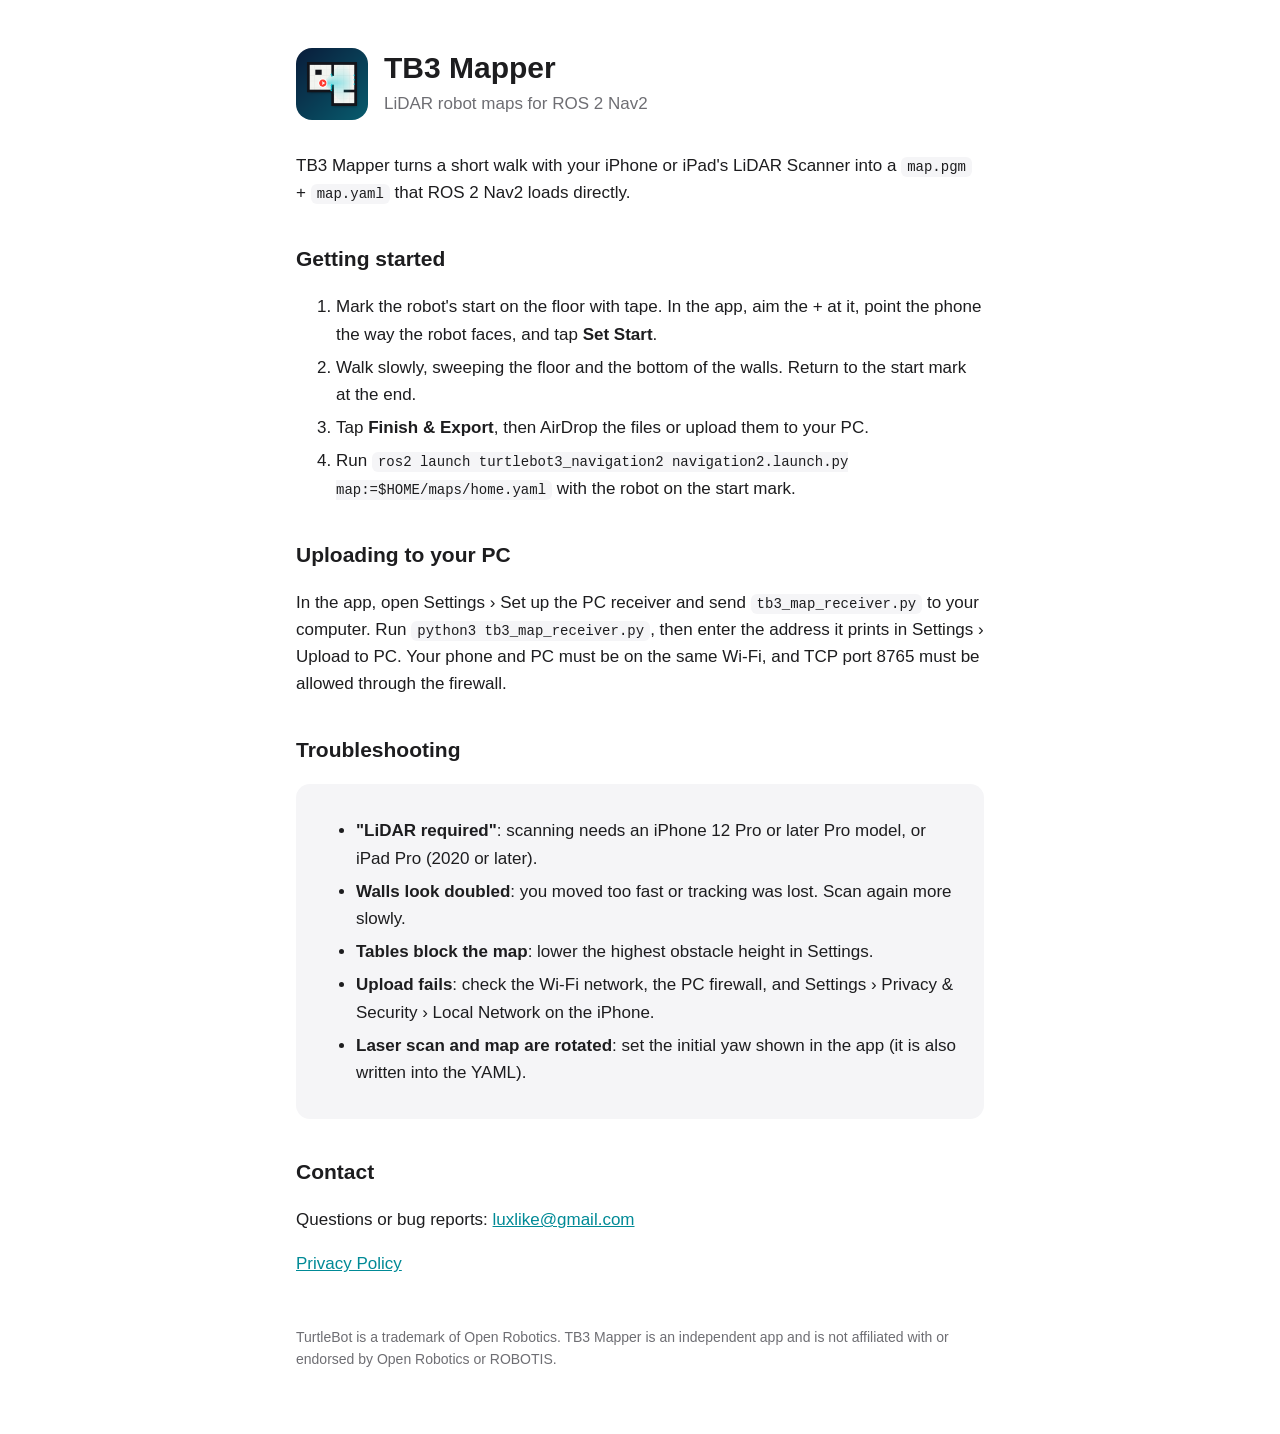
==== index.html @ 65c1b32f "TB3 Mapper support site and privacy policy Co-Authored-By: Claude Opus 5.5 <noreply@anthropic.com>" ====
<!doctype html>
<html lang="en">
<head>
<meta charset="utf-8"><meta name="viewport" content="width=device-width,initial-scale=1">
<title>TB3 Mapper Support</title>
<meta name="description" content="Support for TB3 Mapper, the iPhone LiDAR app that makes ROS 2 Nav2 maps.">
<link rel="stylesheet" href="style.css"><link rel="icon" href="icon.png">
</head>
<body><main>
<header><img src="icon.png" alt="TB3 Mapper icon"><div><h1>TB3 Mapper</h1><p class="sub">LiDAR robot maps for ROS 2 Nav2</p></div></header>

<p>TB3 Mapper turns a short walk with your iPhone or iPad's LiDAR Scanner into a <code>map.pgm</code> + <code>map.yaml</code> that ROS 2 Nav2 loads directly.</p>

<h2>Getting started</h2>
<ol>
<li>Mark the robot's start on the floor with tape. In the app, aim the + at it, point the phone the way the robot faces, and tap <strong>Set Start</strong>.</li>
<li>Walk slowly, sweeping the floor and the bottom of the walls. Return to the start mark at the end.</li>
<li>Tap <strong>Finish &amp; Export</strong>, then AirDrop the files or upload them to your PC.</li>
<li>Run <code>ros2 launch turtlebot3_navigation2 navigation2.launch.py map:=$HOME/maps/home.yaml</code> with the robot on the start mark.</li>
</ol>

<h2>Uploading to your PC</h2>
<p>In the app, open Settings › Set up the PC receiver and send <code>tb3_map_receiver.py</code> to your computer. Run <code>python3 tb3_map_receiver.py</code>, then enter the address it prints in Settings › Upload to PC. Your phone and PC must be on the same Wi-Fi, and TCP port 8765 must be allowed through the firewall.</p>

<h2>Troubleshooting</h2>
<div class="card">
<ul>
<li><strong>"LiDAR required"</strong>: scanning needs an iPhone 12 Pro or later Pro model, or iPad Pro (2020 or later).</li>
<li><strong>Walls look doubled</strong>: you moved too fast or tracking was lost. Scan again more slowly.</li>
<li><strong>Tables block the map</strong>: lower the highest obstacle height in Settings.</li>
<li><strong>Upload fails</strong>: check the Wi-Fi network, the PC firewall, and Settings › Privacy &amp; Security › Local Network on the iPhone.</li>
<li><strong>Laser scan and map are rotated</strong>: set the initial yaw shown in the app (it is also written into the YAML).</li>
</ul>
</div>

<h2>Contact</h2>
<p>Questions or bug reports: <a href="mailto:luxlike@gmail.com">luxlike@gmail.com</a></p>
<p><a href="privacy.html">Privacy Policy</a></p>
<footer>TurtleBot is a trademark of Open Robotics. TB3 Mapper is an independent app and is not affiliated with or endorsed by Open Robotics or ROBOTIS.</footer>
</main></body></html>
---- style.css ----
:root{--bg:#fff;--fg:#1d1d1f;--muted:#6e6e73;--card:#f5f5f7;--accent:#008a96}
@media (prefers-color-scheme:dark){:root{--bg:#000;--fg:#f5f5f7;--muted:#a1a1a6;--card:#1c1c1e;--accent:#00c7d6}}
*{box-sizing:border-box}
body{margin:0;background:var(--bg);color:var(--fg);font:17px/1.6 -apple-system,BlinkMacSystemFont,"Segoe UI",Helvetica,Arial,sans-serif}
main{max-width:720px;margin:0 auto;padding:48px 16px 64px}
header{display:flex;align-items:center;gap:16px;margin-bottom:32px}
header img{width:72px;height:72px;border-radius:16px}
h1{font-size:30px;line-height:1.2;margin:0}
h2{font-size:21px;margin-top:36px}
.sub{color:var(--muted);margin:4px 0 0}
a{color:var(--accent)}
.card{background:var(--card);border-radius:14px;padding:16px 20px;margin:16px 0}
li{margin:6px 0}
code{font:14px ui-monospace,SFMono-Regular,Menlo,monospace;background:var(--card);padding:2px 6px;border-radius:6px}
footer{color:var(--muted);font-size:14px;margin-top:48px}
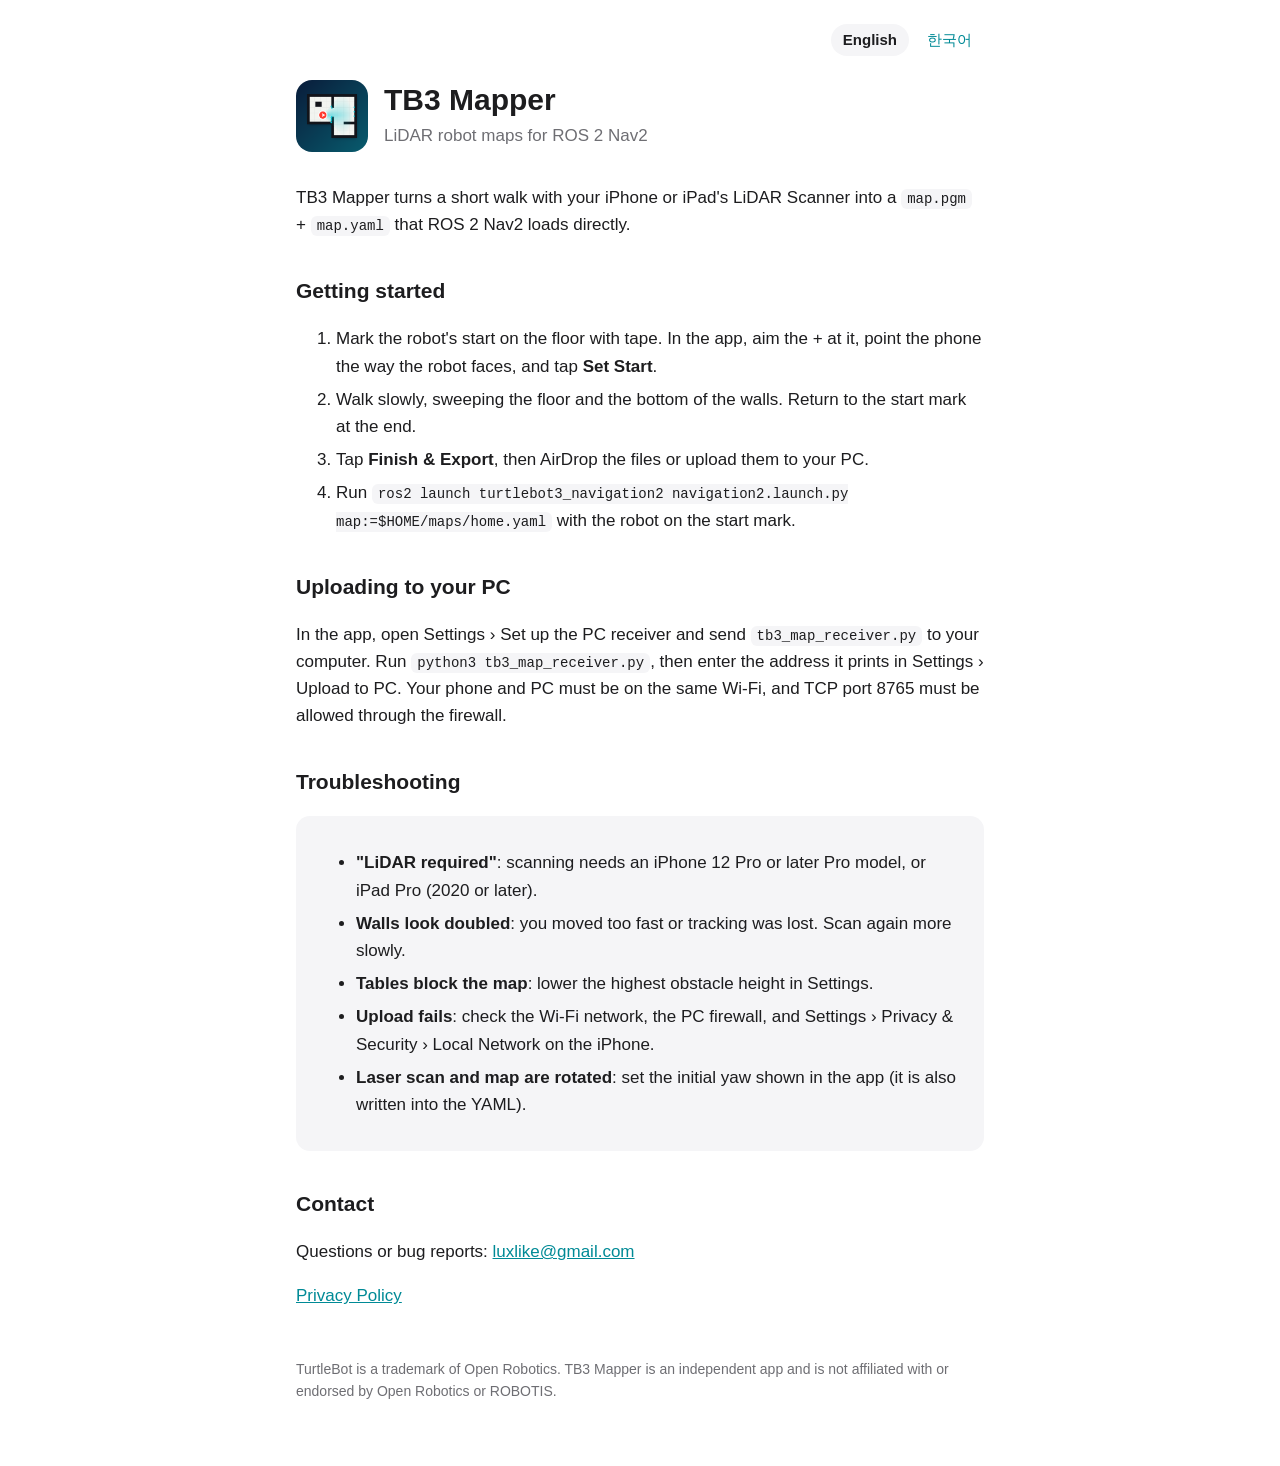
==== commit 512efd53: "Add Korean pages and language toggle Co-Authored-By: Claude Opus 5.5 <noreply@anthropic.com>" ====
--- a/index.html
+++ b/index.html
@@ -4,9 +4,10 @@
 <meta charset="utf-8"><meta name="viewport" content="width=device-width,initial-scale=1">
 <title>TB3 Mapper Support</title>
 <meta name="description" content="Support for TB3 Mapper, the iPhone LiDAR app that makes ROS 2 Nav2 maps.">
-<link rel="stylesheet" href="style.css"><link rel="icon" href="icon.png">
+<link rel="alternate" hreflang="ko" href="ko/"><link rel="stylesheet" href="style.css"><link rel="icon" href="icon.png">
 </head>
 <body><main>
+<nav class="lang" aria-label="Language"><span aria-current="true">English</span><a href="ko/" hreflang="ko" lang="ko">한국어</a></nav>
 <header><img src="icon.png" alt="TB3 Mapper icon"><div><h1>TB3 Mapper</h1><p class="sub">LiDAR robot maps for ROS 2 Nav2</p></div></header>
 
 <p>TB3 Mapper turns a short walk with your iPhone or iPad's LiDAR Scanner into a <code>map.pgm</code> + <code>map.yaml</code> that ROS 2 Nav2 loads directly.</p>
--- a/style.css
+++ b/style.css
@@ -13,3 +13,6 @@
 li{margin:6px 0}
 code{font:14px ui-monospace,SFMono-Regular,Menlo,monospace;background:var(--card);padding:2px 6px;border-radius:6px}
 footer{color:var(--muted);font-size:14px;margin-top:48px}
+.lang{display:flex;justify-content:flex-end;gap:6px;font-size:15px;margin:-24px 0 24px}
+.lang a,.lang span{padding:4px 12px;border-radius:999px;text-decoration:none}
+.lang span{background:var(--card);font-weight:600}
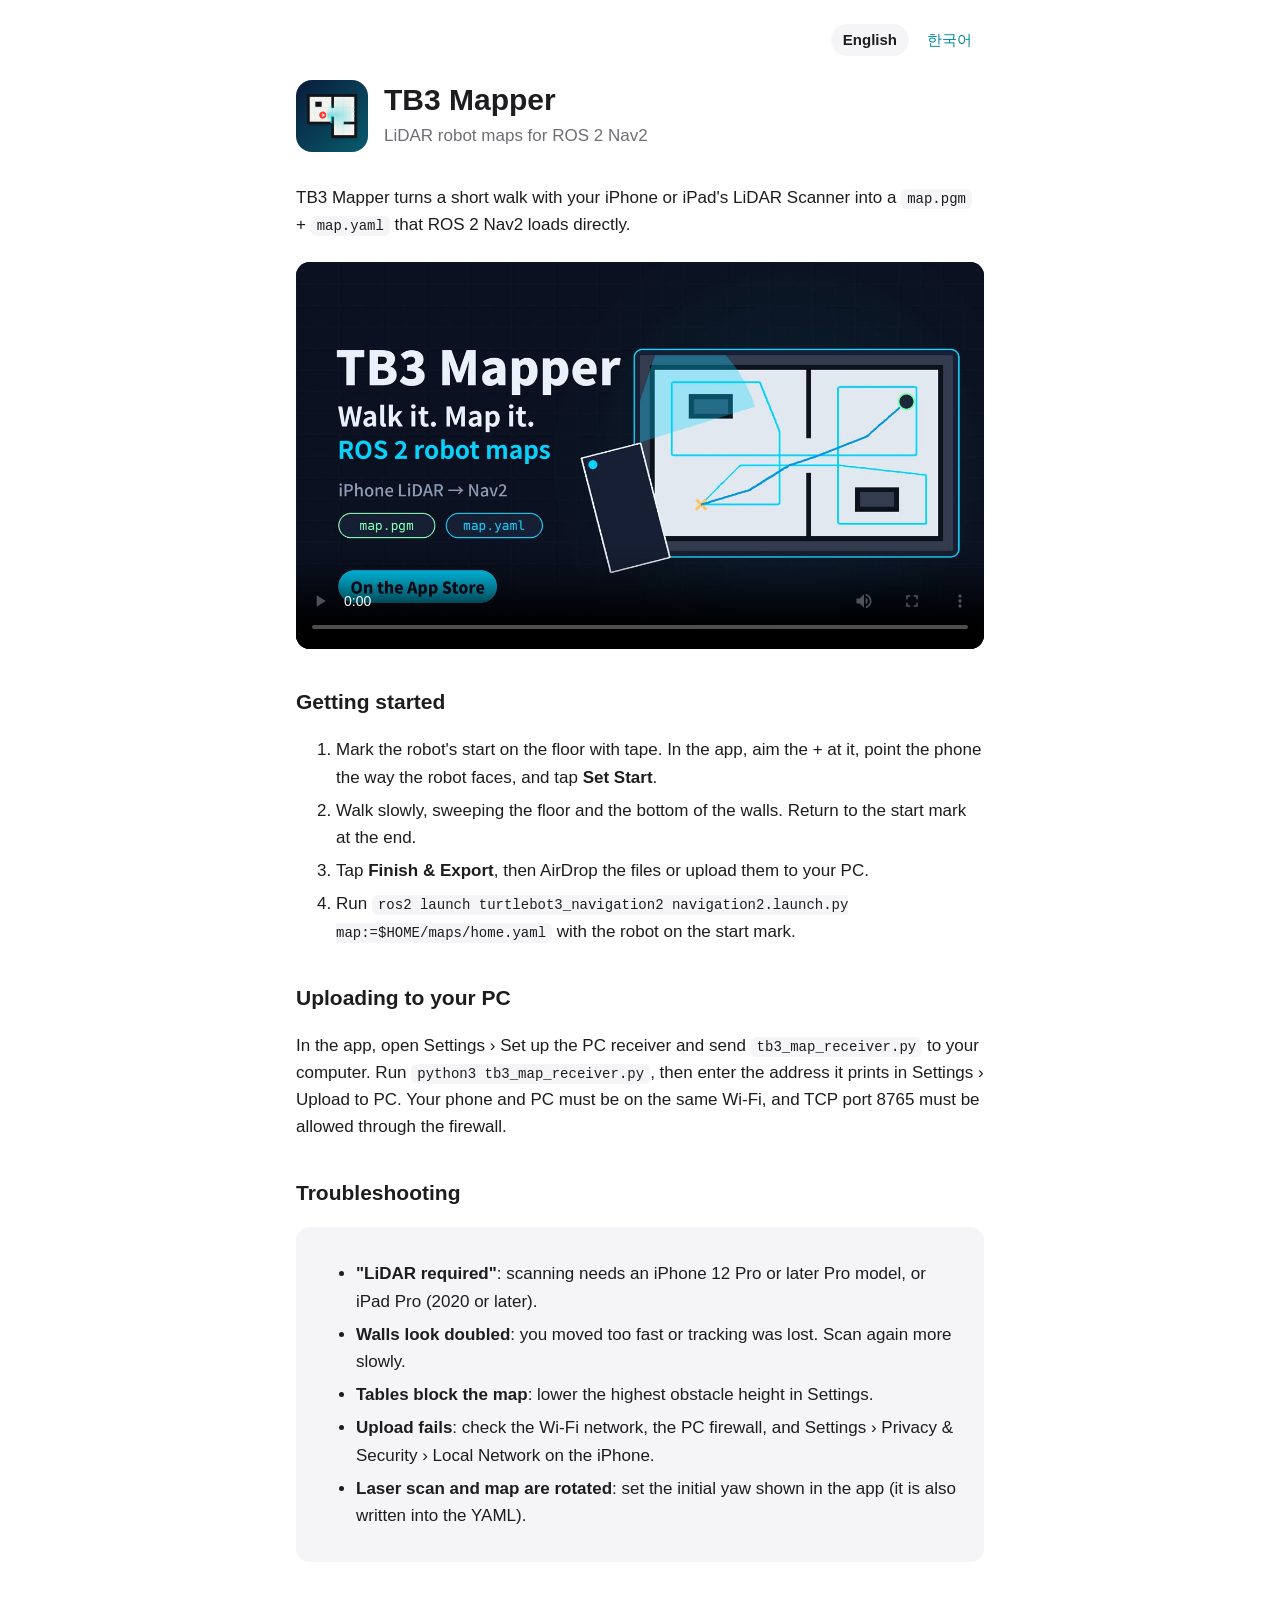
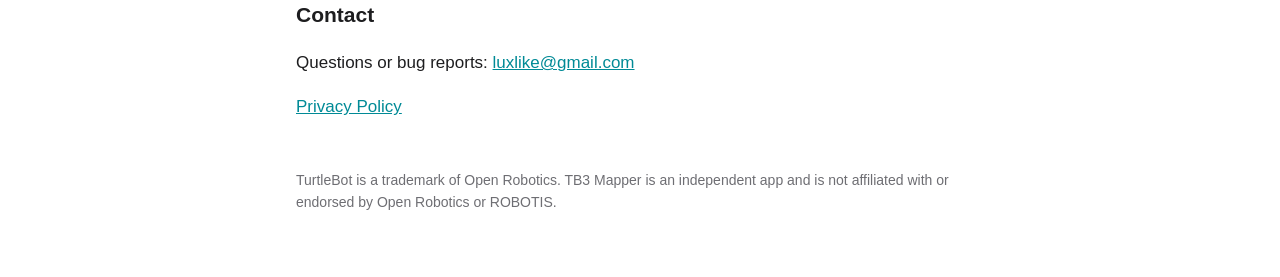
==== commit 917d034b: "Add promo videos to English and Korean pages Co-Authored-By: Claude Opus 5.5 <noreply@anthropic.com>" ====
--- a/index.html
+++ b/index.html
@@ -11,6 +11,11 @@
 <header><img src="icon.png" alt="TB3 Mapper icon"><div><h1>TB3 Mapper</h1><p class="sub">LiDAR robot maps for ROS 2 Nav2</p></div></header>
 
 <p>TB3 Mapper turns a short walk with your iPhone or iPad's LiDAR Scanner into a <code>map.pgm</code> + <code>map.yaml</code> that ROS 2 Nav2 loads directly.</p>
+
+<video class="promo" controls playsinline preload="metadata" poster="media/promo-en.jpg" aria-label="TB3 Mapper promo video">
+<source src="media/promo-en.mp4" type="video/mp4">
+<a href="media/promo-en.mp4">Watch the TB3 Mapper video</a>
+</video>
 
 <h2>Getting started</h2>
 <ol>
--- a/style.css
+++ b/style.css
@@ -16,3 +16,4 @@
 .lang{display:flex;justify-content:flex-end;gap:6px;font-size:15px;margin:-24px 0 24px}
 .lang a,.lang span{padding:4px 12px;border-radius:999px;text-decoration:none}
 .lang span{background:var(--card);font-weight:600}
+.promo{display:block;width:100%;aspect-ratio:16/9;height:auto;border-radius:14px;background:#0b111a;margin:24px 0 8px}
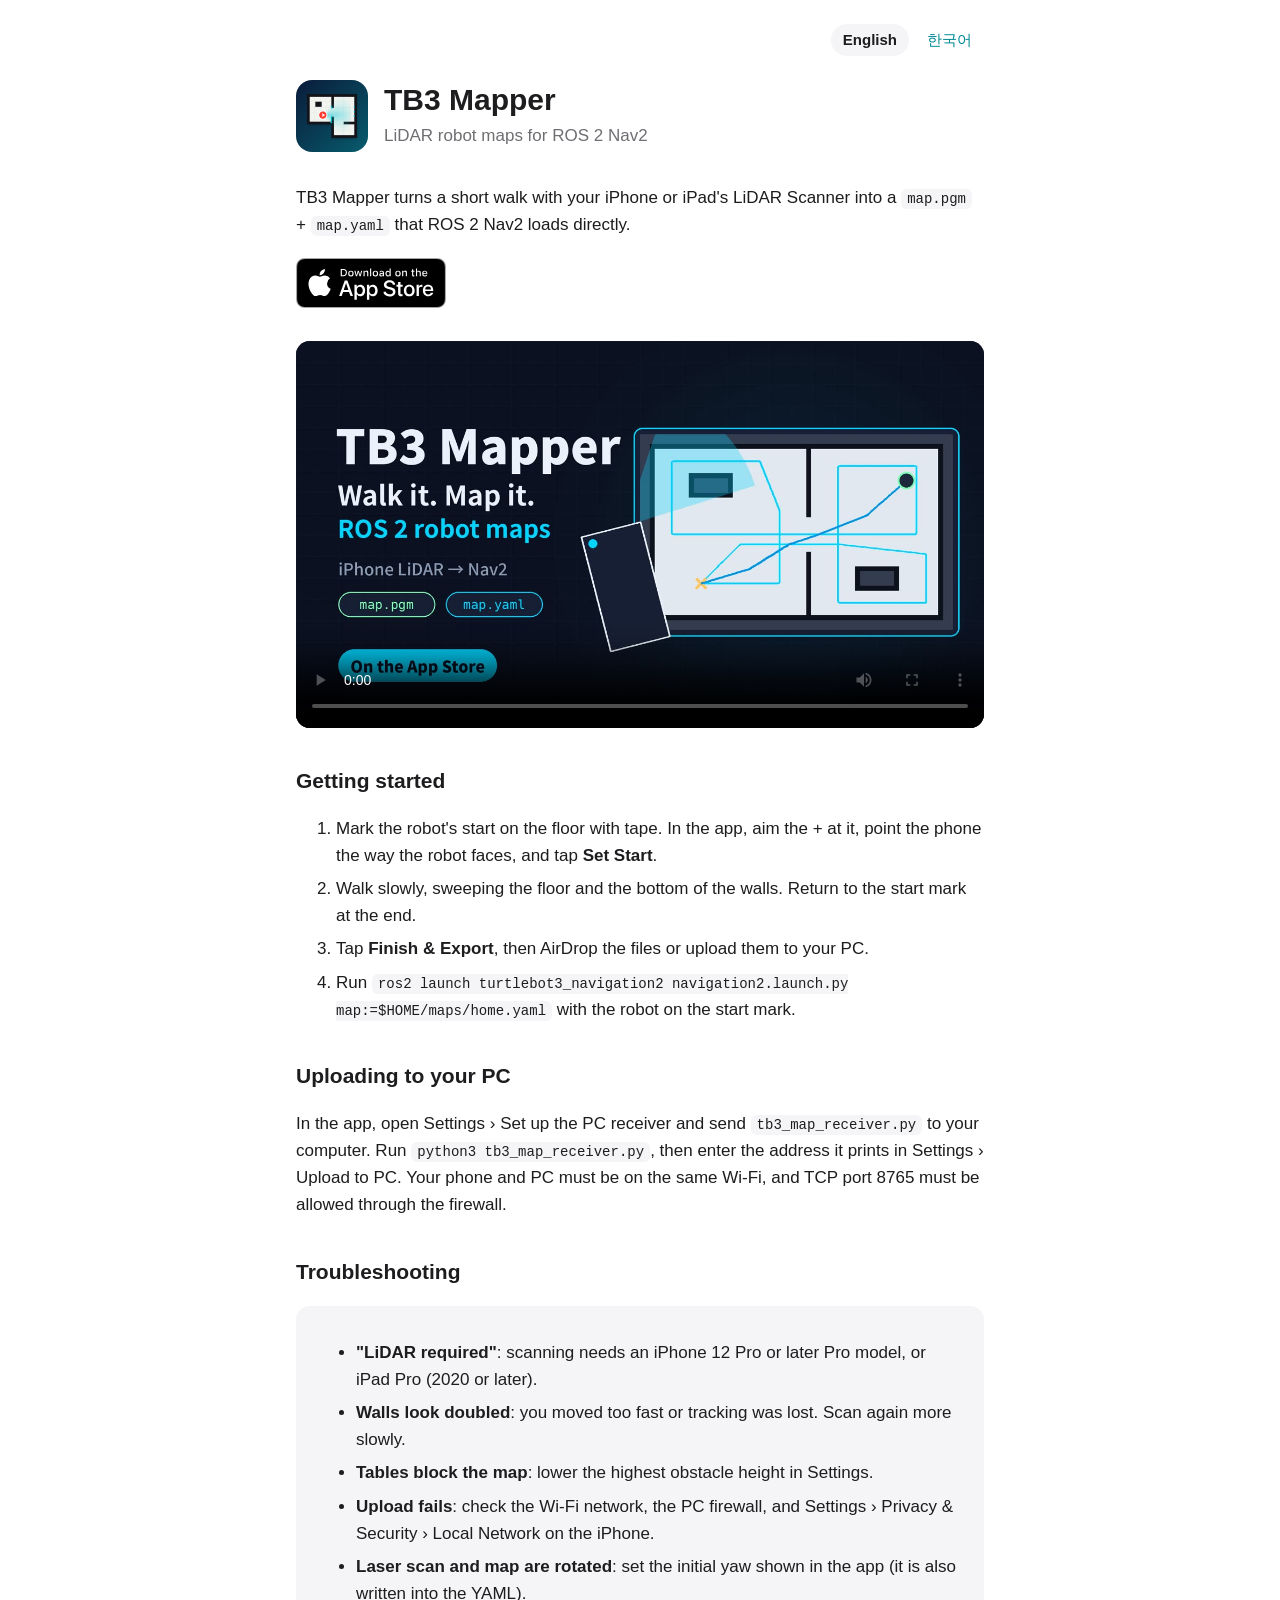
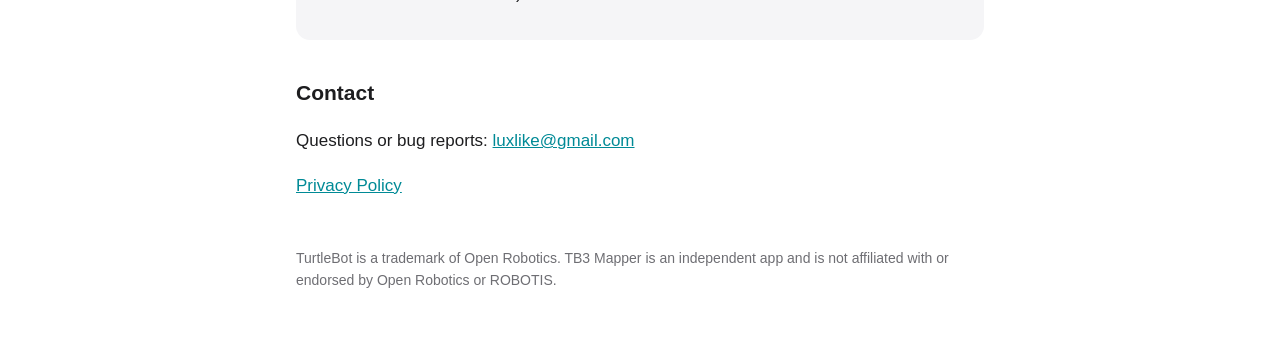
==== commit 14d198e7: "Add App Store download badges Co-Authored-By: Claude Opus 5.5 <noreply@anthropic.com>" ====
--- a/index.html
+++ b/index.html
@@ -4,7 +4,7 @@
 <meta charset="utf-8"><meta name="viewport" content="width=device-width,initial-scale=1">
 <title>TB3 Mapper Support</title>
 <meta name="description" content="Support for TB3 Mapper, the iPhone LiDAR app that makes ROS 2 Nav2 maps.">
-<link rel="alternate" hreflang="ko" href="ko/"><link rel="stylesheet" href="style.css"><link rel="icon" href="icon.png">
+<link rel="alternate" hreflang="ko" href="ko/"><link rel="stylesheet" href="style.css?v=4"><link rel="icon" href="icon.png">
 </head>
 <body><main>
 <nav class="lang" aria-label="Language"><span aria-current="true">English</span><a href="ko/" hreflang="ko" lang="ko">한국어</a></nav>
@@ -12,7 +12,9 @@
 
 <p>TB3 Mapper turns a short walk with your iPhone or iPad's LiDAR Scanner into a <code>map.pgm</code> + <code>map.yaml</code> that ROS 2 Nav2 loads directly.</p>
 
-<video class="promo" controls playsinline preload="metadata" poster="media/promo-en.jpg" aria-label="TB3 Mapper promo video">
+<p class="store"><a href="https://apps.apple.com/us/app/tb3-mapper-lidar-robot-map/id6835469676"><img src="media/badge-en.svg" alt="Download on the App Store" width="150" height="50"></a></p>
+
+<video class="promo" width="1920" height="1080" style="display:block;width:100%;max-width:100%;height:auto" controls playsinline preload="metadata" poster="media/promo-en.jpg" aria-label="TB3 Mapper promo video">
 <source src="media/promo-en.mp4" type="video/mp4">
 <a href="media/promo-en.mp4">Watch the TB3 Mapper video</a>
 </video>
--- a/style.css
+++ b/style.css
@@ -17,3 +17,6 @@
 .lang a,.lang span{padding:4px 12px;border-radius:999px;text-decoration:none}
 .lang span{background:var(--card);font-weight:600}
 .promo{display:block;width:100%;aspect-ratio:16/9;height:auto;border-radius:14px;background:#0b111a;margin:24px 0 8px}
+.store{margin:20px 0 0}
+.store a{display:inline-block;line-height:0}
+.store img{height:50px;width:auto}
